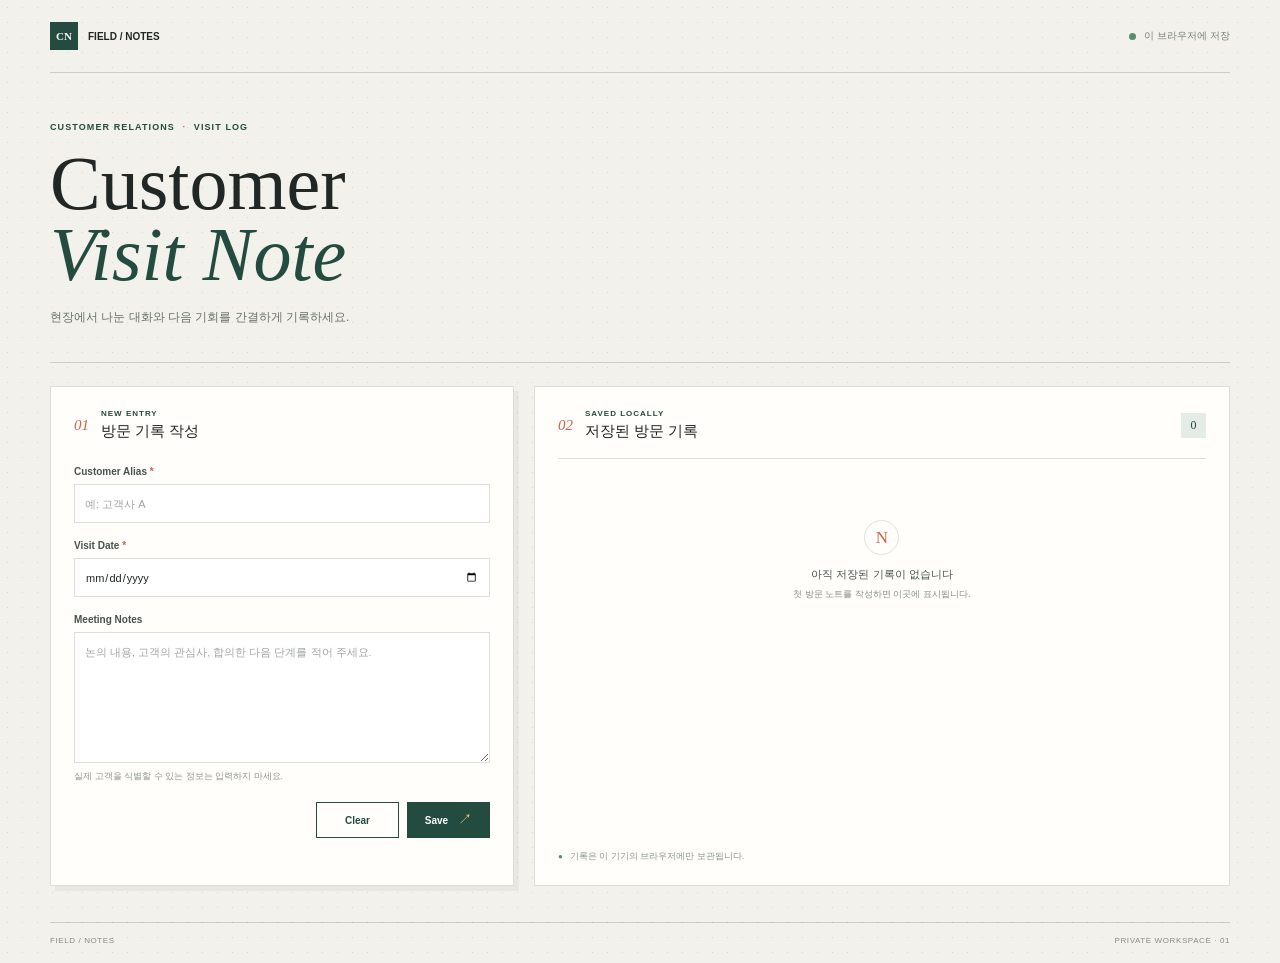
==== Copilot_AI_Study_Activities/Customer_Visit_Note_App/index.html @ da0dd4c2 "Add standalone customer visit note app" ====
<!doctype html>
<html lang="ko">
<head>
  <meta charset="utf-8">
  <meta name="viewport" content="width=device-width, initial-scale=1">
  <meta name="theme-color" content="#f3f1eb">
  <title>Customer Visit Note</title>
  <link rel="stylesheet" href="styles.css">
  <script src="app.js" defer></script>
</head>
<body>
  <main class="page-shell">
    <header class="masthead">
      <a class="wordmark" href="#top" aria-label="Customer Visit Note 홈">
        <span class="wordmark-icon" aria-hidden="true">CN</span>
        <span>FIELD / NOTES</span>
      </a>
      <span class="local-label"><span aria-hidden="true"></span>이 브라우저에 저장</span>
    </header>

    <section class="intro" id="top" aria-labelledby="page-title">
      <p class="eyebrow">CUSTOMER RELATIONS <span>·</span> VISIT LOG</p>
      <h1 id="page-title">Customer<br><em>Visit Note</em></h1>
      <p class="intro-copy">현장에서 나눈 대화와 다음 기회를 간결하게 기록하세요.</p>
    </section>

    <div class="content-grid">
      <section class="entry-panel" aria-labelledby="form-heading">
        <div class="section-heading">
          <span class="section-number">01</span>
          <div>
            <p class="section-kicker">NEW ENTRY</p>
            <h2 id="form-heading">방문 기록 작성</h2>
          </div>
        </div>

        <form id="note-form">
          <label class="field" for="alias-input">
            <span>Customer Alias <i>*</i></span>
            <input id="alias-input" name="alias" type="text" placeholder="예: 고객사 A" maxlength="80" required autocomplete="off">
          </label>

          <label class="field" for="date-input">
            <span>Visit Date <i>*</i></span>
            <input id="date-input" name="date" type="date" required>
          </label>

          <label class="field" for="notes-input">
            <span>Meeting Notes</span>
            <textarea id="notes-input" name="notes" rows="6" maxlength="2000" placeholder="논의 내용, 고객의 관심사, 합의한 다음 단계를 적어 주세요."></textarea>
            <span class="field-hint">실제 고객을 식별할 수 있는 정보는 입력하지 마세요.</span>
          </label>

          <div class="form-actions">
            <button class="button button-quiet" id="clear-button" type="button">Clear</button>
            <button class="button button-primary" type="submit">Save <span aria-hidden="true">↗</span></button>
          </div>
          <p class="form-status" id="form-status" role="status" aria-live="polite"></p>
        </form>
      </section>

      <section class="results-panel" aria-labelledby="results-heading">
        <div class="results-heading">
          <div class="section-heading">
            <span class="section-number">02</span>
            <div>
              <p class="section-kicker">SAVED LOCALLY</p>
              <h2 id="results-heading">저장된 방문 기록</h2>
            </div>
          </div>
          <span class="result-count" id="result-count">0</span>
        </div>
        <div class="result-list" id="result-list" aria-live="polite"></div>
        <p class="privacy-footnote"><span aria-hidden="true">●</span> 기록은 이 기기의 브라우저에만 보관됩니다.</p>
      </section>
    </div>

    <footer class="page-footer"><span>FIELD / NOTES</span><span>PRIVATE WORKSPACE · 01</span></footer>
  </main>
</body>
</html>
---- Copilot_AI_Study_Activities/Customer_Visit_Note_App/styles.css ----
:root {
  color-scheme: light;
  --ink: #202725;
  --muted: #777f79;
  --line: #deded6;
  --paper: #fffefa;
  --canvas: #f3f1eb;
  --green: #244b3f;
  --green-light: #e4ece5;
  --coral: #ce6347;
  --serif: Georgia, 'Times New Roman', serif;
  --sans: 'Aptos', 'Segoe UI', 'Malgun Gothic', sans-serif;
  font-family: var(--sans);
  font-synthesis: none;
  text-rendering: optimizeLegibility;
}

* { box-sizing: border-box; }
body { min-width: 320px; min-height: 100vh; margin: 0; color: var(--ink); background-color: var(--canvas); background-image: radial-gradient(#d7d8cf 0.55px, transparent 0.55px); background-size: 15px 15px; }
button, input, textarea { font: inherit; }
button, a { -webkit-tap-highlight-color: transparent; }
button:focus-visible, a:focus-visible, input:focus-visible, textarea:focus-visible { outline: 3px solid rgb(36 75 63 / 26%); outline-offset: 3px; }
.page-shell { width: min(100% - 64px, 1180px); margin: 0 auto; }
.masthead { display: flex; height: 73px; align-items: center; justify-content: space-between; border-bottom: 1px solid rgb(32 39 37 / 18%); }
.wordmark { display: inline-flex; align-items: center; gap: 10px; color: var(--ink); text-decoration: none; font-size: 10px; font-weight: 700; }
.wordmark-icon { display: grid; width: 28px; height: 28px; place-items: center; color: var(--paper); background: var(--green); font-family: var(--serif); font-size: 11px; }
.local-label { display: flex; align-items: center; gap: 8px; color: var(--muted); font-size: 10px; }
.local-label span { width: 7px; height: 7px; border-radius: 50%; background: #54906d; }
.intro { position: relative; padding: 49px 0 36px; border-bottom: 1px solid rgb(32 39 37 / 18%); }
.eyebrow, .section-kicker { margin: 0; color: var(--green); font-size: 9px; font-weight: 700; letter-spacing: 1.1px; }
.eyebrow span { padding: 0 4px; color: var(--coral); }
h1 { margin: 16px 0 0; font-family: var(--serif); font-size: clamp(48px, 6vw, 76px); font-weight: 400; line-height: 0.93; letter-spacing: 0; }
h1 em { color: var(--green); font-weight: 400; }
.intro-copy { margin: 20px 0 0; color: #68716b; font-size: 12px; }
.content-grid { display: grid; grid-template-columns: minmax(300px, 0.9fr) minmax(0, 1.35fr); gap: 20px; padding: 23px 0 36px; }
.entry-panel, .results-panel { min-width: 0; padding: 22px 23px; border: 1px solid var(--line); background: var(--paper); }
.entry-panel { box-shadow: 5px 5px 0 rgb(32 39 37 / 5%); }
.section-heading { display: flex; align-items: center; gap: 12px; }
.section-number { color: var(--coral); font-family: var(--serif); font-size: 15px; font-style: italic; }
.section-heading h2 { margin: 4px 0 0; font-size: 15px; font-weight: 700; }
.section-kicker { font-size: 8px; letter-spacing: 1px; }
#note-form { display: grid; gap: 17px; margin-top: 25px; }
.field { display: grid; min-width: 0; gap: 7px; }
.field > span:first-child { color: #49534e; font-size: 10px; font-weight: 700; }
.field i { color: var(--coral); font-style: normal; }
.field input, .field textarea { width: 100%; border: 1px solid #dcded8; border-radius: 0; color: var(--ink); background: #fff; font-size: 11px; }
.field input { height: 39px; padding: 0 10px; }
.field textarea { min-height: 125px; padding: 10px; line-height: 1.65; resize: vertical; }
.field input::placeholder, .field textarea::placeholder { color: #a0a6a0; }
.field input:focus, .field textarea:focus { border-color: var(--green); outline: 0; box-shadow: 0 0 0 3px rgb(36 75 63 / 8%); }
.field-hint { color: #8c948e; font-size: 9px; }
.form-actions { display: flex; justify-content: flex-end; gap: 8px; padding-top: 2px; }
.button { display: inline-flex; min-width: 83px; min-height: 36px; align-items: center; justify-content: center; gap: 10px; border: 1px solid var(--green); border-radius: 0; font-size: 10px; font-weight: 700; transition: background-color 130ms ease, color 130ms ease; }
.button-quiet { color: var(--green); background: transparent; }
.button-quiet:hover { background: var(--green-light); }
.button-primary { color: white; background: var(--green); }
.button-primary span { color: #e9cf75; font-size: 14px; }
.button-primary:hover { border-color: #183a30; background: #183a30; }
.form-status { min-height: 15px; margin: -7px 0 0; color: var(--muted); font-size: 9px; }
.results-panel { display: flex; flex-direction: column; }
.results-heading { display: flex; align-items: center; justify-content: space-between; padding-bottom: 17px; border-bottom: 1px solid var(--line); }
.result-count { display: grid; min-width: 25px; height: 25px; place-items: center; padding: 0 6px; color: var(--green); background: var(--green-light); font-family: var(--serif); font-size: 12px; }
.result-list { display: grid; align-content: start; gap: 10px; padding-top: 14px; }
.note-card { padding: 15px 16px; border: 1px solid #e6e7e0; border-left: 3px solid var(--coral); background: #fff; animation: card-in 220ms ease both; }
.note-card-top { display: flex; align-items: flex-start; justify-content: space-between; gap: 12px; }
.note-card h3 { overflow-wrap: anywhere; margin: 0; color: var(--green); font-family: var(--serif); font-size: 18px; font-weight: 400; }
.note-date { flex: 0 0 auto; color: #7f8982; font-size: 9px; }
.note-card p { overflow-wrap: anywhere; margin: 11px 0 0; color: #58625c; font-size: 10px; line-height: 1.7; white-space: pre-wrap; }
.note-meta { margin-top: 13px; padding-top: 9px; border-top: 1px solid #edf0e9; color: #939a94; font-size: 8px; }
.empty-state { padding: 47px 15px; color: #828b84; text-align: center; }
.empty-mark { display: grid; width: 35px; height: 35px; place-items: center; margin: 0 auto 12px; border: 1px solid #dfe3dc; border-radius: 50%; color: var(--coral); font-family: var(--serif); font-size: 17px; }
.empty-state strong { display: block; color: #49534e; font-size: 11px; }
.empty-state p { margin: 6px 0 0; font-size: 9px; }
.privacy-footnote { display: flex; align-items: center; gap: 7px; margin: auto 0 0; padding-top: 17px; color: #89928c; font-size: 9px; }
.privacy-footnote span { color: #54906d; font-size: 8px; }
.page-footer { display: flex; justify-content: space-between; padding: 13px 0 18px; border-top: 1px solid rgb(32 39 37 / 18%); color: #838b85; font-size: 8px; letter-spacing: 0.6px; }
@keyframes card-in { from { opacity: 0; transform: translateY(4px); } to { opacity: 1; transform: translateY(0); } }

@media (min-width: 900px) {
  .entry-panel, .results-panel { min-height: 455px; }
}
@media (max-width: 760px) {
  .page-shell { width: min(100% - 36px, 620px); }
  .intro { padding-top: 39px; }
  .content-grid { grid-template-columns: 1fr; gap: 12px; }
  .entry-panel, .results-panel { padding: 19px; }
  .results-panel { min-height: 240px; }
}
@media (max-width: 420px) {
  .page-shell { width: min(100% - 24px, 620px); }
  .masthead { height: 62px; }
  .intro { padding: 33px 0 27px; }
  h1 { font-size: 48px; }
  .intro-copy { max-width: 280px; font-size: 11px; line-height: 1.6; }
  .content-grid { padding-top: 15px; }
  .entry-panel, .results-panel { padding: 16px 14px; }
  .note-card { padding: 13px 12px; }
  .page-footer { font-size: 7px; }
}
@media (prefers-reduced-motion: reduce) {
  *, *::before, *::after { animation-duration: 0.01ms !important; transition-duration: 0.01ms !important; }
}
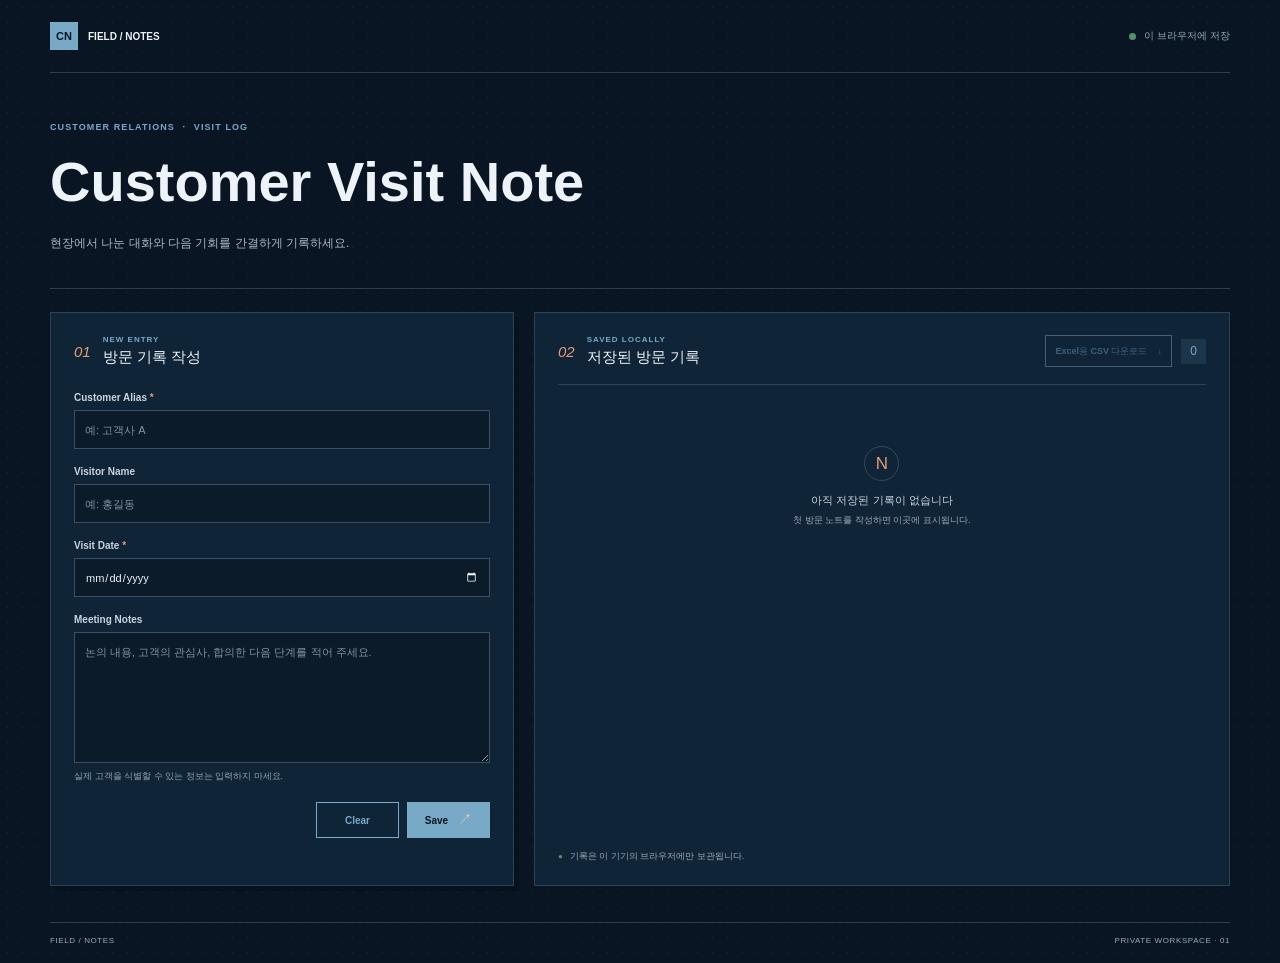
==== commit 293c564a: "Update customer visit notes app" ====
--- a/Copilot_AI_Study_Activities/Customer_Visit_Note_App/index.html
+++ b/Copilot_AI_Study_Activities/Customer_Visit_Note_App/index.html
@@ -3,7 +3,7 @@
 <head>
   <meta charset="utf-8">
   <meta name="viewport" content="width=device-width, initial-scale=1">
-  <meta name="theme-color" content="#f3f1eb">
+  <meta name="theme-color" content="#091522">
   <title>Customer Visit Note</title>
   <link rel="stylesheet" href="styles.css">
   <script src="app.js" defer></script>
@@ -20,7 +20,7 @@
 
     <section class="intro" id="top" aria-labelledby="page-title">
       <p class="eyebrow">CUSTOMER RELATIONS <span>·</span> VISIT LOG</p>
-      <h1 id="page-title">Customer<br><em>Visit Note</em></h1>
+      <h1 id="page-title">Customer Visit Note</h1>
       <p class="intro-copy">현장에서 나눈 대화와 다음 기회를 간결하게 기록하세요.</p>
     </section>
 
@@ -38,6 +38,11 @@
           <label class="field" for="alias-input">
             <span>Customer Alias <i>*</i></span>
             <input id="alias-input" name="alias" type="text" placeholder="예: 고객사 A" maxlength="80" required autocomplete="off">
+          </label>
+
+          <label class="field" for="visitor-input">
+            <span>Visitor Name</span>
+            <input id="visitor-input" name="visitor" type="text" placeholder="예: 홍길동" maxlength="80" autocomplete="name">
           </label>
 
           <label class="field" for="date-input">
@@ -68,7 +73,10 @@
               <h2 id="results-heading">저장된 방문 기록</h2>
             </div>
           </div>
-          <span class="result-count" id="result-count">0</span>
+          <div class="results-tools">
+            <button class="button button-quiet export-button" id="export-button" type="button" disabled>Excel용 CSV 다운로드 <span aria-hidden="true">↓</span></button>
+            <span class="result-count" id="result-count">0</span>
+          </div>
         </div>
         <div class="result-list" id="result-list" aria-live="polite"></div>
         <p class="privacy-footnote"><span aria-hidden="true">●</span> 기록은 이 기기의 브라우저에만 보관됩니다.</p>
--- a/Copilot_AI_Study_Activities/Customer_Visit_Note_App/styles.css
+++ b/Copilot_AI_Study_Activities/Customer_Visit_Note_App/styles.css
@@ -1,79 +1,81 @@
 :root {
-  color-scheme: light;
-  --ink: #202725;
-  --muted: #777f79;
-  --line: #deded6;
-  --paper: #fffefa;
-  --canvas: #f3f1eb;
-  --green: #244b3f;
-  --green-light: #e4ece5;
-  --coral: #ce6347;
-  --serif: Georgia, 'Times New Roman', serif;
-  --sans: 'Aptos', 'Segoe UI', 'Malgun Gothic', sans-serif;
+  color-scheme: dark;
+  --ink: #edf3f8;
+  --muted: #9aabba;
+  --line: #2c4256;
+  --paper: #102438;
+  --canvas: #091522;
+  --green: #78a9c7;
+  --green-light: #1b354a;
+  --coral: #e59a78;
+  --sans: 'Malgun Gothic', '맑은 고딕', sans-serif;
   font-family: var(--sans);
   font-synthesis: none;
   text-rendering: optimizeLegibility;
 }
 
 * { box-sizing: border-box; }
-body { min-width: 320px; min-height: 100vh; margin: 0; color: var(--ink); background-color: var(--canvas); background-image: radial-gradient(#d7d8cf 0.55px, transparent 0.55px); background-size: 15px 15px; }
+body { min-width: 320px; min-height: 100vh; margin: 0; color: var(--ink); background-color: var(--canvas); background-image: radial-gradient(rgb(120 169 199 / 13%) 0.55px, transparent 0.55px); background-size: 15px 15px; }
 button, input, textarea { font: inherit; }
 button, a { -webkit-tap-highlight-color: transparent; }
 button:focus-visible, a:focus-visible, input:focus-visible, textarea:focus-visible { outline: 3px solid rgb(36 75 63 / 26%); outline-offset: 3px; }
 .page-shell { width: min(100% - 64px, 1180px); margin: 0 auto; }
-.masthead { display: flex; height: 73px; align-items: center; justify-content: space-between; border-bottom: 1px solid rgb(32 39 37 / 18%); }
+.masthead { display: flex; height: 73px; align-items: center; justify-content: space-between; border-bottom: 1px solid rgb(237 243 248 / 18%); }
 .wordmark { display: inline-flex; align-items: center; gap: 10px; color: var(--ink); text-decoration: none; font-size: 10px; font-weight: 700; }
-.wordmark-icon { display: grid; width: 28px; height: 28px; place-items: center; color: var(--paper); background: var(--green); font-family: var(--serif); font-size: 11px; }
+.wordmark-icon { display: grid; width: 28px; height: 28px; place-items: center; color: var(--canvas); background: var(--green); font-size: 11px; }
 .local-label { display: flex; align-items: center; gap: 8px; color: var(--muted); font-size: 10px; }
 .local-label span { width: 7px; height: 7px; border-radius: 50%; background: #54906d; }
-.intro { position: relative; padding: 49px 0 36px; border-bottom: 1px solid rgb(32 39 37 / 18%); }
+.intro { position: relative; padding: 49px 0 36px; border-bottom: 1px solid rgb(237 243 248 / 18%); }
 .eyebrow, .section-kicker { margin: 0; color: var(--green); font-size: 9px; font-weight: 700; letter-spacing: 1.1px; }
 .eyebrow span { padding: 0 4px; color: var(--coral); }
-h1 { margin: 16px 0 0; font-family: var(--serif); font-size: clamp(48px, 6vw, 76px); font-weight: 400; line-height: 0.93; letter-spacing: 0; }
-h1 em { color: var(--green); font-weight: 400; }
-.intro-copy { margin: 20px 0 0; color: #68716b; font-size: 12px; }
+h1 { margin: 16px 0 0; font-family: var(--sans); font-size: 56px; font-weight: 700; line-height: 1.2; letter-spacing: 0; white-space: nowrap; }
+.intro-copy { margin: 20px 0 0; color: #aab8c5; font-size: 12px; }
 .content-grid { display: grid; grid-template-columns: minmax(300px, 0.9fr) minmax(0, 1.35fr); gap: 20px; padding: 23px 0 36px; }
 .entry-panel, .results-panel { min-width: 0; padding: 22px 23px; border: 1px solid var(--line); background: var(--paper); }
-.entry-panel { box-shadow: 5px 5px 0 rgb(32 39 37 / 5%); }
+.entry-panel { box-shadow: 5px 5px 0 rgb(0 0 0 / 18%); }
 .section-heading { display: flex; align-items: center; gap: 12px; }
-.section-number { color: var(--coral); font-family: var(--serif); font-size: 15px; font-style: italic; }
+.section-number { color: var(--coral); font-size: 15px; font-style: italic; }
 .section-heading h2 { margin: 4px 0 0; font-size: 15px; font-weight: 700; }
 .section-kicker { font-size: 8px; letter-spacing: 1px; }
 #note-form { display: grid; gap: 17px; margin-top: 25px; }
 .field { display: grid; min-width: 0; gap: 7px; }
-.field > span:first-child { color: #49534e; font-size: 10px; font-weight: 700; }
+.field > span:first-child { color: #c8d5df; font-size: 10px; font-weight: 700; }
 .field i { color: var(--coral); font-style: normal; }
-.field input, .field textarea { width: 100%; border: 1px solid #dcded8; border-radius: 0; color: var(--ink); background: #fff; font-size: 11px; }
+.field input, .field textarea { width: 100%; border: 1px solid #385066; border-radius: 0; color: var(--ink); background: #0b1b2a; font-size: 11px; }
 .field input { height: 39px; padding: 0 10px; }
 .field textarea { min-height: 125px; padding: 10px; line-height: 1.65; resize: vertical; }
-.field input::placeholder, .field textarea::placeholder { color: #a0a6a0; }
-.field input:focus, .field textarea:focus { border-color: var(--green); outline: 0; box-shadow: 0 0 0 3px rgb(36 75 63 / 8%); }
-.field-hint { color: #8c948e; font-size: 9px; }
+.field input::placeholder, .field textarea::placeholder { color: #8093a4; }
+.field input:focus, .field textarea:focus { border-color: var(--green); outline: 0; box-shadow: 0 0 0 3px rgb(120 169 199 / 15%); }
+.field-hint { color: #92a4b3; font-size: 9px; }
 .form-actions { display: flex; justify-content: flex-end; gap: 8px; padding-top: 2px; }
 .button { display: inline-flex; min-width: 83px; min-height: 36px; align-items: center; justify-content: center; gap: 10px; border: 1px solid var(--green); border-radius: 0; font-size: 10px; font-weight: 700; transition: background-color 130ms ease, color 130ms ease; }
 .button-quiet { color: var(--green); background: transparent; }
 .button-quiet:hover { background: var(--green-light); }
-.button-primary { color: white; background: var(--green); }
-.button-primary span { color: #e9cf75; font-size: 14px; }
-.button-primary:hover { border-color: #183a30; background: #183a30; }
+.button-primary { color: #091522; background: var(--green); }
+.button-primary span { color: #f2d19e; font-size: 14px; }
+.button-primary:hover { border-color: #93bfd8; background: #93bfd8; }
 .form-status { min-height: 15px; margin: -7px 0 0; color: var(--muted); font-size: 9px; }
 .results-panel { display: flex; flex-direction: column; }
 .results-heading { display: flex; align-items: center; justify-content: space-between; padding-bottom: 17px; border-bottom: 1px solid var(--line); }
-.result-count { display: grid; min-width: 25px; height: 25px; place-items: center; padding: 0 6px; color: var(--green); background: var(--green-light); font-family: var(--serif); font-size: 12px; }
+.results-tools { display: flex; align-items: center; gap: 9px; }
+.result-count { display: grid; min-width: 25px; height: 25px; place-items: center; padding: 0 6px; color: var(--green); background: var(--green-light); font-size: 12px; }
+.export-button { min-width: 0; min-height: 32px; padding: 0 9px; font-size: 9px; }
+.export-button:disabled { cursor: not-allowed; opacity: 0.45; }
 .result-list { display: grid; align-content: start; gap: 10px; padding-top: 14px; }
-.note-card { padding: 15px 16px; border: 1px solid #e6e7e0; border-left: 3px solid var(--coral); background: #fff; animation: card-in 220ms ease both; }
+.note-card { padding: 15px 16px; border: 1px solid #2a4054; border-left: 3px solid var(--coral); background: #0c1d2d; animation: card-in 220ms ease both; }
 .note-card-top { display: flex; align-items: flex-start; justify-content: space-between; gap: 12px; }
-.note-card h3 { overflow-wrap: anywhere; margin: 0; color: var(--green); font-family: var(--serif); font-size: 18px; font-weight: 400; }
-.note-date { flex: 0 0 auto; color: #7f8982; font-size: 9px; }
-.note-card p { overflow-wrap: anywhere; margin: 11px 0 0; color: #58625c; font-size: 10px; line-height: 1.7; white-space: pre-wrap; }
-.note-meta { margin-top: 13px; padding-top: 9px; border-top: 1px solid #edf0e9; color: #939a94; font-size: 8px; }
-.empty-state { padding: 47px 15px; color: #828b84; text-align: center; }
-.empty-mark { display: grid; width: 35px; height: 35px; place-items: center; margin: 0 auto 12px; border: 1px solid #dfe3dc; border-radius: 50%; color: var(--coral); font-family: var(--serif); font-size: 17px; }
-.empty-state strong { display: block; color: #49534e; font-size: 11px; }
+.note-card h3 { overflow-wrap: anywhere; margin: 0; color: var(--green); font-size: 18px; font-weight: 700; }
+.note-date { flex: 0 0 auto; color: #a1b1bf; font-size: 9px; }
+.note-card p { overflow-wrap: anywhere; margin: 11px 0 0; color: #c0ccd6; font-size: 10px; line-height: 1.7; white-space: pre-wrap; }
+.note-card .note-visitor { margin-top: 8px; color: #9eb3c3; }
+.note-meta { margin-top: 13px; padding-top: 9px; border-top: 1px solid #263b4e; color: #91a2b1; font-size: 8px; }
+.empty-state { padding: 47px 15px; color: #9aabba; text-align: center; }
+.empty-mark { display: grid; width: 35px; height: 35px; place-items: center; margin: 0 auto 12px; border: 1px solid #34495c; border-radius: 50%; color: var(--coral); font-size: 17px; }
+.empty-state strong { display: block; color: #c8d5df; font-size: 11px; }
 .empty-state p { margin: 6px 0 0; font-size: 9px; }
-.privacy-footnote { display: flex; align-items: center; gap: 7px; margin: auto 0 0; padding-top: 17px; color: #89928c; font-size: 9px; }
+.privacy-footnote { display: flex; align-items: center; gap: 7px; margin: auto 0 0; padding-top: 17px; color: #9aabba; font-size: 9px; }
 .privacy-footnote span { color: #54906d; font-size: 8px; }
-.page-footer { display: flex; justify-content: space-between; padding: 13px 0 18px; border-top: 1px solid rgb(32 39 37 / 18%); color: #838b85; font-size: 8px; letter-spacing: 0.6px; }
+.page-footer { display: flex; justify-content: space-between; padding: 13px 0 18px; border-top: 1px solid rgb(237 243 248 / 18%); color: #9aabba; font-size: 8px; letter-spacing: 0.6px; }
 @keyframes card-in { from { opacity: 0; transform: translateY(4px); } to { opacity: 1; transform: translateY(0); } }
 
 @media (min-width: 900px) {
@@ -85,12 +87,13 @@
   .content-grid { grid-template-columns: 1fr; gap: 12px; }
   .entry-panel, .results-panel { padding: 19px; }
   .results-panel { min-height: 240px; }
+  .results-heading { flex-wrap: wrap; gap: 12px; }
 }
 @media (max-width: 420px) {
   .page-shell { width: min(100% - 24px, 620px); }
   .masthead { height: 62px; }
   .intro { padding: 33px 0 27px; }
-  h1 { font-size: 48px; }
+  h1 { font-size: 28px; }
   .intro-copy { max-width: 280px; font-size: 11px; line-height: 1.6; }
   .content-grid { padding-top: 15px; }
   .entry-panel, .results-panel { padding: 16px 14px; }
@@ -99,4 +102,7 @@
 }
 @media (prefers-reduced-motion: reduce) {
   *, *::before, *::after { animation-duration: 0.01ms !important; transition-duration: 0.01ms !important; }
+}
+@media (min-width: 421px) and (max-width: 760px) {
+  h1 { font-size: 42px; }
 }
